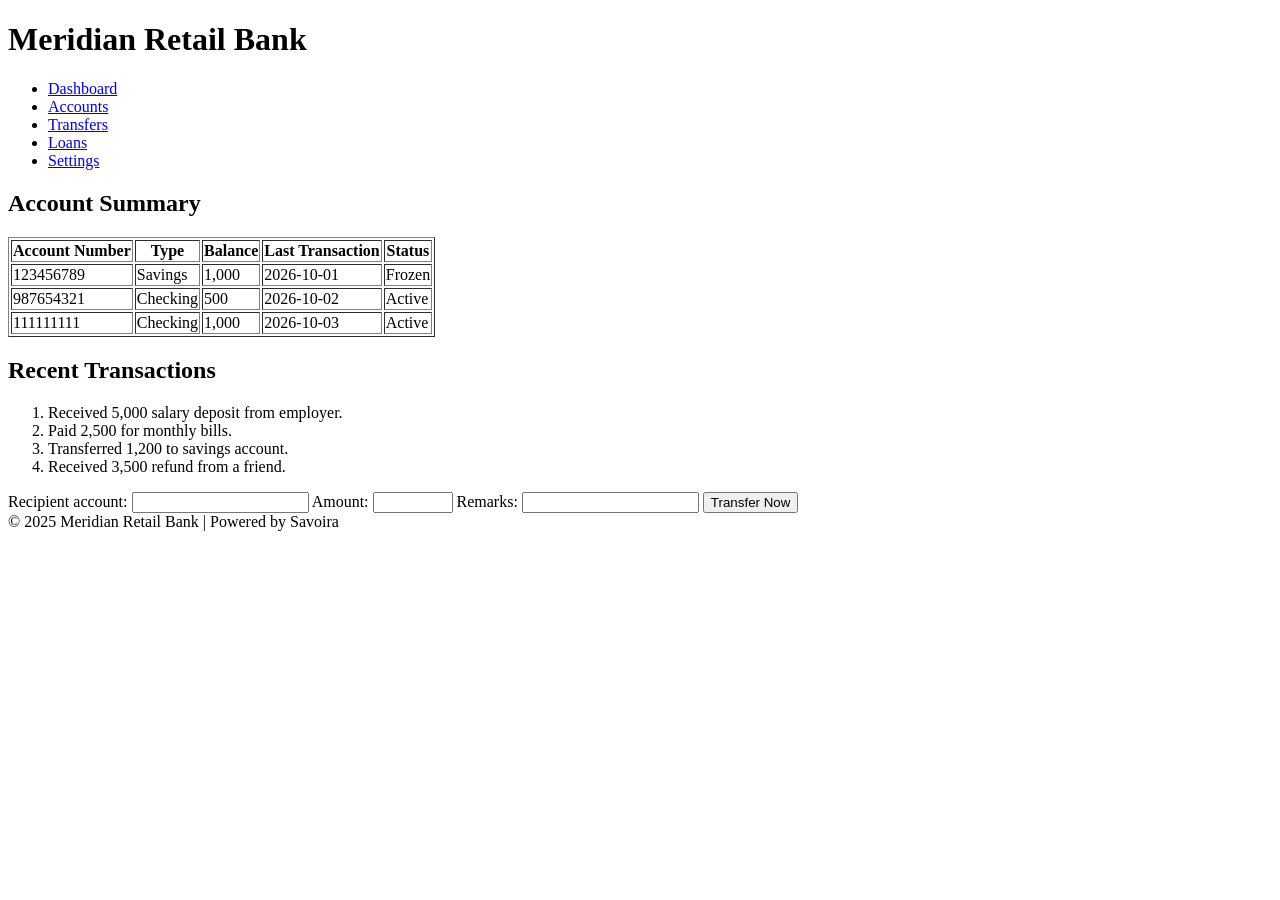
==== SmartCalculator/src/main/webapp/index.html @ 9268b2b9 "(): added Hands on 1 of week 8" ====
<!DOCTYPE html>
<html lang="en">
<head>
    <meta charset="UTF-8">
    <meta name="viewport" content="width=device-width, initial-scale=1.0">
    <title>Meridian Retail Bank - Account Dashboard</title>
</head>
<body>
    <header>
        <h1>Meridian Retail Bank</h1>
        <nav>
            <ul>
                <li>
                    <a href="#">Dashboard</a>
                </li>
                <li>
                    <a href="#">Accounts</a>
                </li>
                <li>
                    <a href="#">Transfers</a>
                </li>
                <li>
                    <a href="#">Loans</a>
                </li>
                <li>
                    <a href="#">Settings</a>
                </li>
            </ul>
        </nav>
    </header>
    
    <main>
        <section>
            <h2>Account Summary</h2>
            <table border="1">
                <thead>
                    <tr>
                        <th scope="col">Account Number</th>
                        <th scope="col">Type</th>
                        <th scope="col">Balance</th>
                        <th scope="col">Last Transaction</th>
                        <th scope="col">Status</th>
                    </tr>
                </thead>
                <tbody>
                    <tr>
                        <td>123456789</td>
                        <td>Savings</td>
                        <td>1,000</td>
                        <td>2026-10-01</td>
                        <td>Frozen</td>
                    </tr>
                    <tr>
                        <td>987654321</td>
                        <td>Checking</td>
                        <td>500</td>
                        <td>2026-10-02</td>
                        <td>Active</td>
                    </tr>
                    <tr>
                        <td>111111111</td>
                        <td>Checking</td>
                        <td>1,000</td>
                        <td>2026-10-03</td>
                        <td>Active</td>
                    </tr>
                </tbody>
            </table>
        </section>

        <section>
            <h2>Recent Transactions</h2>
            <ol>
                <li>Received 5,000 salary deposit from employer.</li>
                <li>Paid 2,500 for monthly bills.</li>
                <li>Transferred 1,200 to savings account.</li>
                <li>Received 3,500 refund from a friend.</li>
            </ol>
        </section>
    </main>
    <aside>
        <form action="">
            <label for="recipient">Recipient account:</label>
            <input type="text" id="recipient" name="recipient" required minlength="6">

            <label for="amount">Amount:</label>
            <input type="number" id="amount" name="amount" min="1" max="200000" step="1" required>
        
            <label for="remarks">Remarks:</label>
            <input type="text" id="remarks" name="remarks" maxlength="50">

            <button type="submit">Transfer Now</button>
        </form>
    </aside>
    <footer>&copy; 2025 Meridian Retail Bank | Powered by Savoira</footer>
</body>
</html>
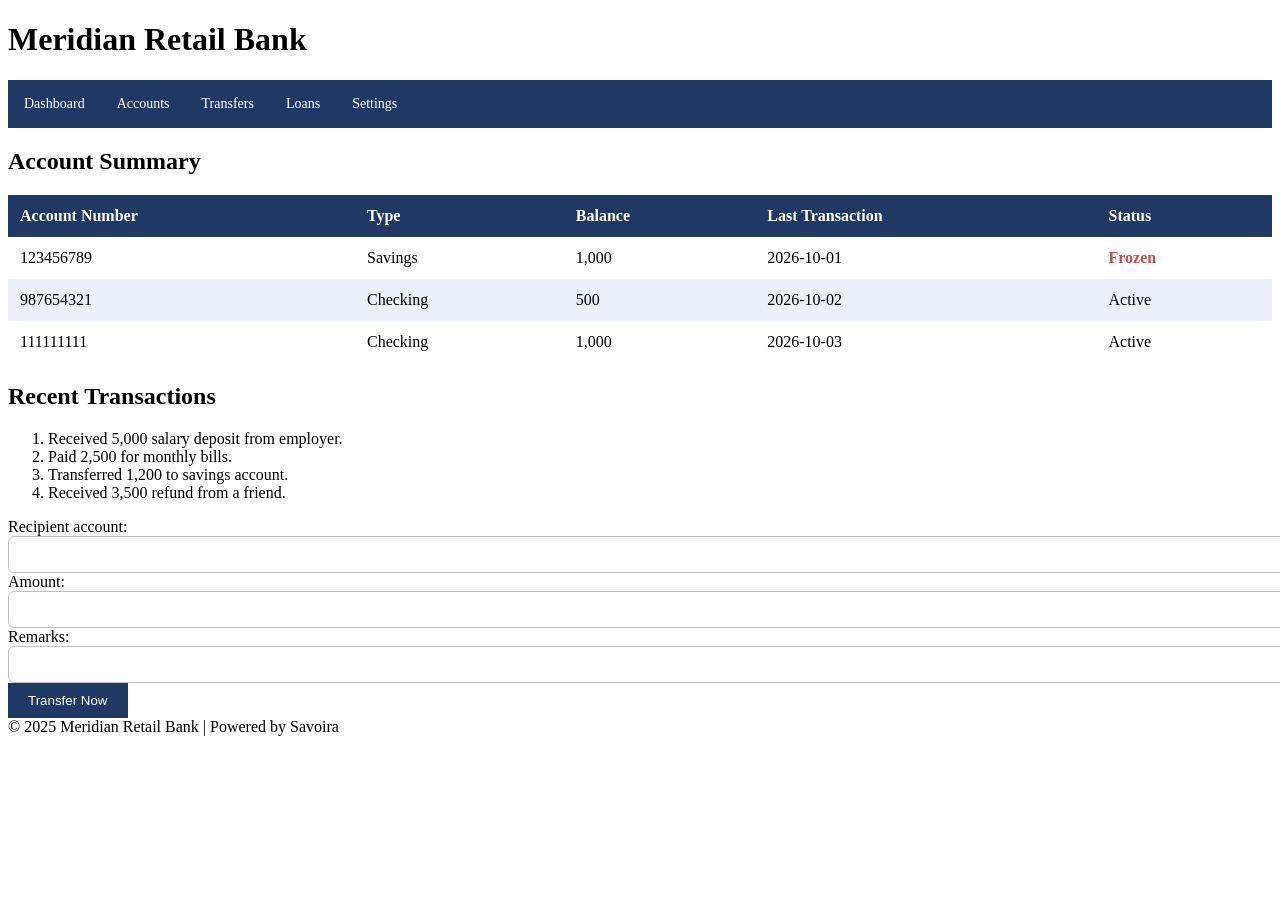
==== commit 774b26d9: "(): added hands on 2 for week 8" ====
--- a/SmartCalculator/src/main/webapp/index.html
+++ b/SmartCalculator/src/main/webapp/index.html
@@ -4,6 +4,7 @@
     <meta charset="UTF-8">
     <meta name="viewport" content="width=device-width, initial-scale=1.0">
     <title>Meridian Retail Bank - Account Dashboard</title>
+    <link rel="stylesheet" href="style.css">
 </head>
 <body>
     <header>
@@ -32,7 +33,7 @@
     <main>
         <section>
             <h2>Account Summary</h2>
-            <table border="1">
+            <table>
                 <thead>
                     <tr>
                         <th scope="col">Account Number</th>
@@ -48,7 +49,7 @@
                         <td>Savings</td>
                         <td>1,000</td>
                         <td>2026-10-01</td>
-                        <td>Frozen</td>
+                        <td class="frozen">Frozen</td>
                     </tr>
                     <tr>
                         <td>987654321</td>
--- a/SmartCalculator/src/main/webapp/style.css
+++ b/SmartCalculator/src/main/webapp/style.css
@@ -0,0 +1,109 @@
+
+nav {
+    display: flex;
+    flex-direction: row;
+    background-color: #1F3864;
+}
+
+nav ul {
+    display: flex;
+    flex-direction: row;
+    margin: 0;
+    padding: 0;
+    list-style-type: none;
+}
+
+nav a {
+    display: block;
+    color: white;
+    text-decoration: none;
+    font-size: 14px;
+    padding: 16px;
+}
+
+nav a:hover {
+    background: #0F7C7C;
+}
+
+/* Styling main body now */
+table {
+    width: 100%;
+    border-collapse: collapse;
+}
+
+thead {
+    background: #1F3864;
+    color: white;
+    font-weight: bold;
+    padding: 12px;
+}
+
+th, td {
+    padding: 12px;
+    text-align: left;
+}
+
+tbody tr:nth-child(even) {
+    background-color: #EAF1FB;
+}
+
+tbody tr:nth-child(odd) {
+    background-color: white;
+}
+
+.frozen {
+    color: #C0504D;
+    font-weight: bold;
+}
+
+form input {
+    width: 100%;
+    padding: 10px;
+    border: 1px solid #C0C0C0;
+    border-radius: 6px;
+    outline: none;
+}
+
+form input:focus {
+    outline: 2px solid #0F7C7C;
+}
+
+button {
+    background-color: #1F3864;
+    color: white;
+    padding: 10px 20px;
+    border: none;
+    cursor: pointer;
+}
+
+button:hover {
+    background-color: #12254F;
+}
+
+
+/* Responsive layout: 900px and below */
+@media (max-width: 900px) {
+    body {
+        display: flex;
+        flex-wrap: wrap;
+    }
+    main {
+        width: 70%;
+    }
+    aside {
+        width: 30%;
+    }
+}
+
+
+@media (max-width: 600px) {
+    main, aside {
+        width: 100%;
+    }
+    nav, nav ul {
+        flex-direction: column;
+    }   
+    table {
+        font-size: 13px;
+    }
+}
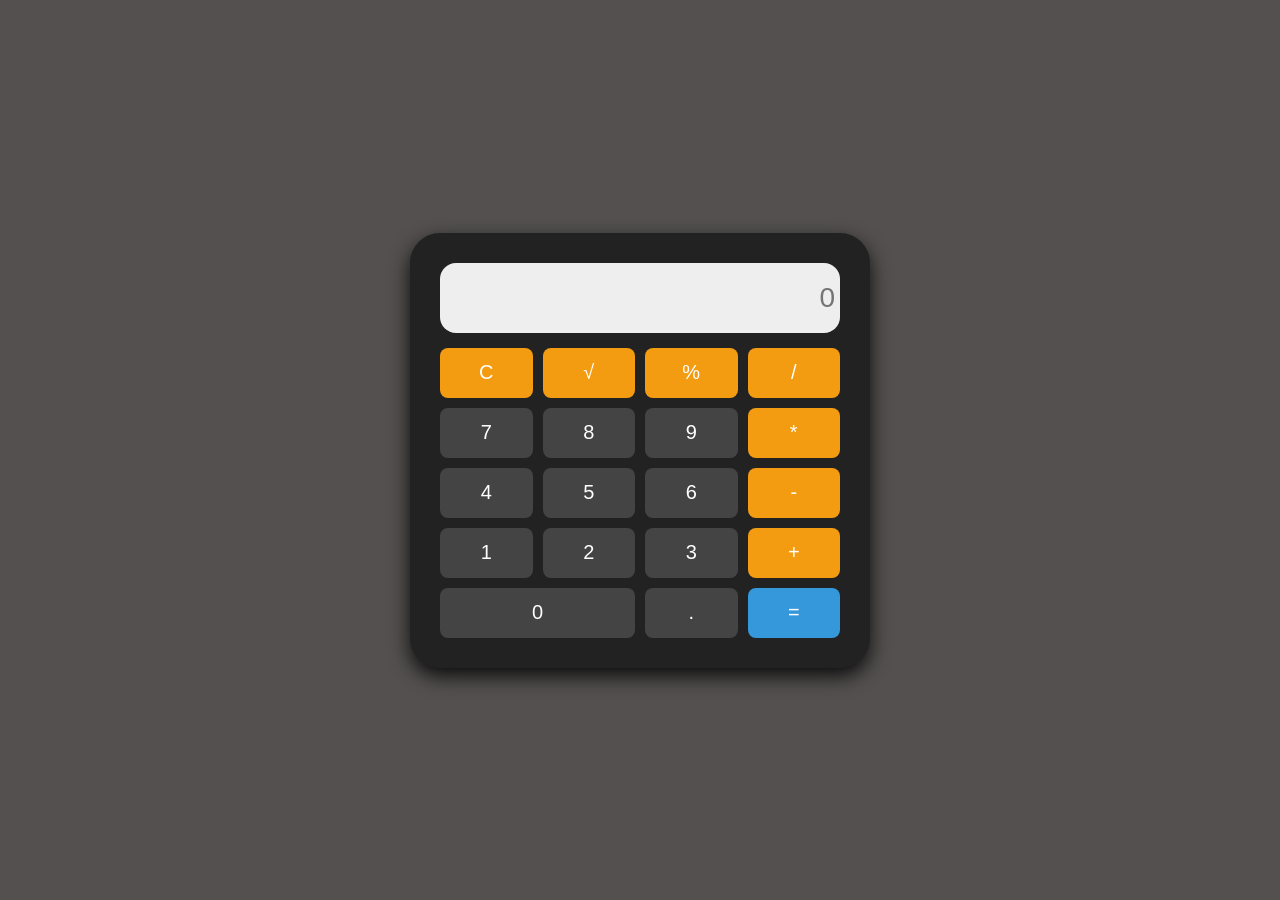
==== commit 0b88c7be: "UI(webapp): added a responsive Calculator UI" ====
--- a/SmartCalculator/src/main/webapp/index.html
+++ b/SmartCalculator/src/main/webapp/index.html
@@ -3,96 +3,40 @@
 <head>
     <meta charset="UTF-8">
     <meta name="viewport" content="width=device-width, initial-scale=1.0">
-    <title>Meridian Retail Bank - Account Dashboard</title>
-    <link rel="stylesheet" href="style.css">
+    <title>SmartCalculator</title>
+    <link rel="stylesheet" href="styles.css">
 </head>
 <body>
-    <header>
-        <h1>Meridian Retail Bank</h1>
-        <nav>
-            <ul>
-                <li>
-                    <a href="#">Dashboard</a>
-                </li>
-                <li>
-                    <a href="#">Accounts</a>
-                </li>
-                <li>
-                    <a href="#">Transfers</a>
-                </li>
-                <li>
-                    <a href="#">Loans</a>
-                </li>
-                <li>
-                    <a href="#">Settings</a>
-                </li>
-            </ul>
-        </nav>
-    </header>
-    
-    <main>
-        <section>
-            <h2>Account Summary</h2>
-            <table>
-                <thead>
-                    <tr>
-                        <th scope="col">Account Number</th>
-                        <th scope="col">Type</th>
-                        <th scope="col">Balance</th>
-                        <th scope="col">Last Transaction</th>
-                        <th scope="col">Status</th>
-                    </tr>
-                </thead>
-                <tbody>
-                    <tr>
-                        <td>123456789</td>
-                        <td>Savings</td>
-                        <td>1,000</td>
-                        <td>2026-10-01</td>
-                        <td class="frozen">Frozen</td>
-                    </tr>
-                    <tr>
-                        <td>987654321</td>
-                        <td>Checking</td>
-                        <td>500</td>
-                        <td>2026-10-02</td>
-                        <td>Active</td>
-                    </tr>
-                    <tr>
-                        <td>111111111</td>
-                        <td>Checking</td>
-                        <td>1,000</td>
-                        <td>2026-10-03</td>
-                        <td>Active</td>
-                    </tr>
-                </tbody>
-            </table>
-        </section>
-
-        <section>
-            <h2>Recent Transactions</h2>
-            <ol>
-                <li>Received 5,000 salary deposit from employer.</li>
-                <li>Paid 2,500 for monthly bills.</li>
-                <li>Transferred 1,200 to savings account.</li>
-                <li>Received 3,500 refund from a friend.</li>
-            </ol>
-        </section>
+    <main class="calculator">
+        <div class="display">
+            <input type="text" id="screen" readonly placeholder="0">
+        </div>
+        <div class="buttons">
+            <!-- Row 1 -->
+            <button type="button" class="btn operator">C</button>
+            <button type="button" class="btn operator">&radic;</button>
+            <button type="button" class="btn operator">%</button>
+            <button type="button" class="btn operator">/</button>
+            <!-- Row 2 -->
+            <button type="button" class="btn">7</button>
+            <button type="button" class="btn">8</button>
+            <button type="button" class="btn">9</button>
+            <button type="button" class="btn operator">*</button>
+            <!-- Row 3 -->
+            <button type="button" class="btn">4</button>
+            <button type="button" class="btn">5</button>
+            <button type="button" class="btn">6</button>
+            <button type="button" class="btn operator">-</button>
+            <!-- Row 4 -->
+            <button type="button" class="btn">1</button>
+            <button type="button" class="btn">2</button>
+            <button type="button" class="btn">3</button>
+            <button type="button" class="btn operator">+</button>
+            <!-- Row 5 -->
+            <button type="button" class="btn zero">0</button>
+            <button type="button" class="btn">.</button>
+            <button type="button" class="btn equals">=</button>
+        </div>
     </main>
-    <aside>
-        <form action="">
-            <label for="recipient">Recipient account:</label>
-            <input type="text" id="recipient" name="recipient" required minlength="6">
-
-            <label for="amount">Amount:</label>
-            <input type="number" id="amount" name="amount" min="1" max="200000" step="1" required>
-        
-            <label for="remarks">Remarks:</label>
-            <input type="text" id="remarks" name="remarks" maxlength="50">
-
-            <button type="submit">Transfer Now</button>
-        </form>
-    </aside>
-    <footer>&copy; 2025 Meridian Retail Bank | Powered by Savoira</footer>
 </body>
 </html>
--- a/SmartCalculator/src/main/webapp/styles.css
+++ b/SmartCalculator/src/main/webapp/styles.css
@@ -0,0 +1,136 @@
+* {
+    margin: 0;
+    padding: 0;
+    /* box-sizing: border-box; */
+}
+
+body {
+    display: flex;
+    justify-content: center;
+    align-items: center;
+    min-height: 100vh;
+    background-color: #545050;
+}
+
+.calculator {
+    width: 400px;
+    padding: 30px;
+    /* margin: 20px; */
+    background-color: #222;
+    border-radius: 30px;
+    box-shadow: 0 8px 20px rgba(0, 0, 0, 0.87);
+}
+
+.display {
+    display: flex;
+    /* align-items: center; */
+    /* justify-content: center; */
+    margin-bottom: 15px;
+    /* margin-right: 10px; */
+    /* margin: 15px; */
+    /* justify-content: center; */
+}
+
+#screen {
+    width: 100%;
+    height: 60px;
+    padding: 5px;
+    border: none;
+    border-radius: 16px;
+    background-color: #eee;
+    text-align: right;
+    font-size: 28px;
+    /* margin: -10px; */
+    /* justify-content: space-around; */
+}
+
+.buttons {
+    display: grid;
+    grid-template-columns: repeat(4, 1fr);
+    gap: 10px;
+}
+
+.btn {
+    height: 50px;
+    border: none;
+    border-radius: 8px;
+    background-color: #444;
+    color: white;
+    font-size: 20px;
+    cursor: pointer;
+}
+
+.btn:hover {
+    background-color: #666;
+}
+
+.operator {
+    background-color: #f39c12;
+}
+
+.operator:hover {
+    background-color: #e67e22;
+}
+
+.equals {
+    background-color: #3498db;
+}
+
+.equals:hover {
+    background-color: #2980b9;
+}
+
+.zero {
+    grid-column: span 2;
+}
+
+@media (max-width: 600px) {
+    body {
+        min-height: 100vh;
+        align-items: stretch;
+    }
+    .calculator {
+        width: 100%;
+        min-height: 100vh;
+        padding: 15px;
+        border-radius: 0;
+        display: flex;
+        flex-direction: column;
+    }
+
+    .display {
+        flex: 1;
+        display: flex;
+        /* align-items: flex-end;
+        justify-content: flex-end; */
+        margin-bottom: 15px;
+    }
+
+    #screen {
+        height: 100%;
+        width: 100%;
+        font-size: 30px;
+        text-align: right;
+        background-color: #494747;
+        /* padding: 1px 0 0 0; */
+        /* line-height: 100%; */
+        /* display: flex;
+        align-items:baseline; */
+    }
+
+    .buttons {
+        flex-shrink: 0;
+        gap: 10px;
+    }
+
+    .btn {
+        height: 65px;
+        font-size: 22px;
+    }
+}
+
+
+
+
+
+
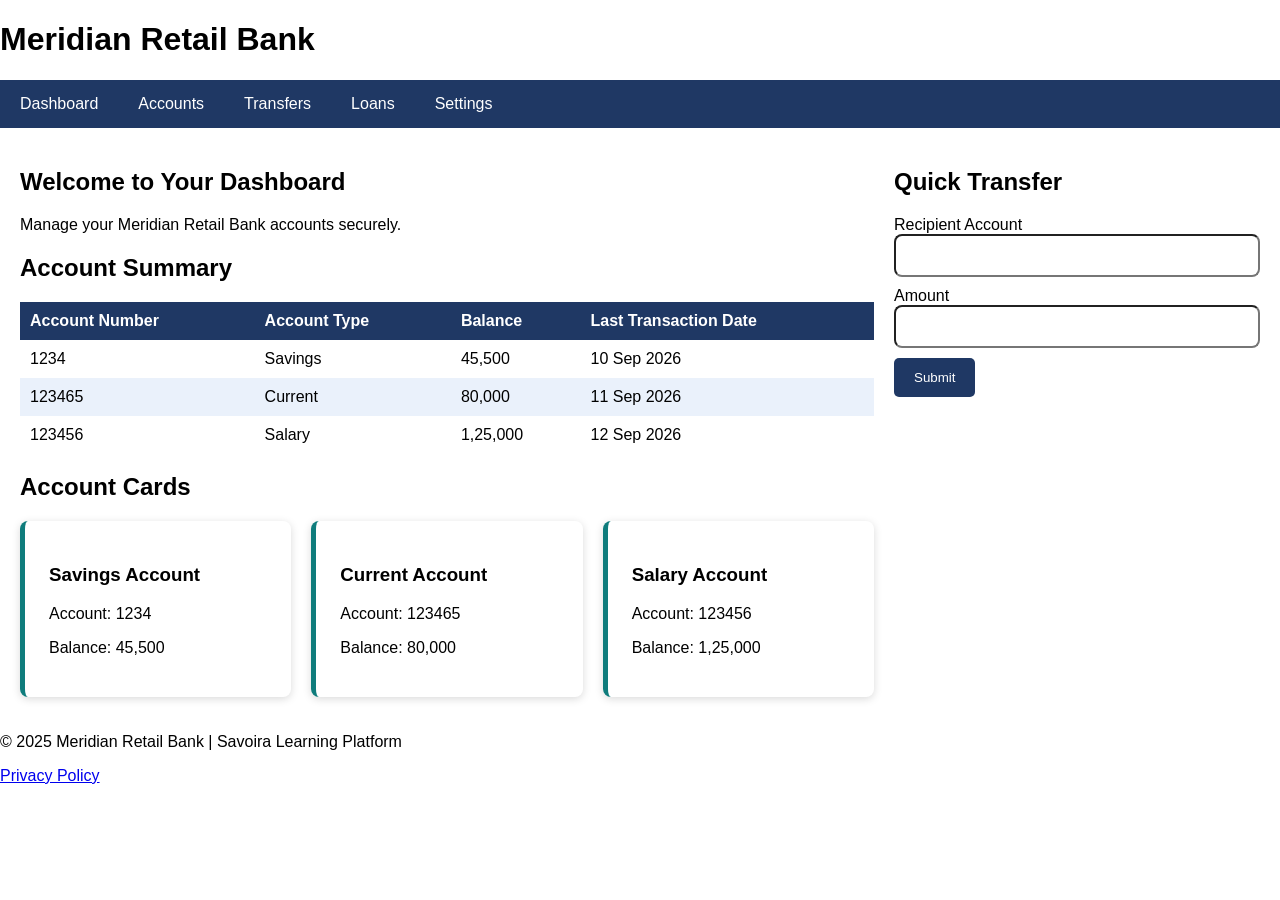
==== commit 969e1ee8: "(): solved bi-weekly assessment4" ====
--- a/SmartCalculator/src/main/webapp/index.html
+++ b/SmartCalculator/src/main/webapp/index.html
@@ -1,42 +1,109 @@
 <!DOCTYPE html>
 <html lang="en">
+
 <head>
     <meta charset="UTF-8">
-    <meta name="viewport" content="width=device-width, initial-scale=1.0">
-    <title>SmartCalculator</title>
+    <meta name="viewport" content="width=device-width, initial-scale=1">
+    <title>Meridian Retail Bank - Dashboard</title>
     <link rel="stylesheet" href="styles.css">
 </head>
+
 <body>
-    <main class="calculator">
-        <div class="display">
-            <input type="text" id="screen" readonly placeholder="0">
-        </div>
-        <div class="buttons">
-            <!-- Row 1 -->
-            <button type="button" class="btn operator">C</button>
-            <button type="button" class="btn operator">&radic;</button>
-            <button type="button" class="btn operator">%</button>
-            <button type="button" class="btn operator">/</button>
-            <!-- Row 2 -->
-            <button type="button" class="btn">7</button>
-            <button type="button" class="btn">8</button>
-            <button type="button" class="btn">9</button>
-            <button type="button" class="btn operator">*</button>
-            <!-- Row 3 -->
-            <button type="button" class="btn">4</button>
-            <button type="button" class="btn">5</button>
-            <button type="button" class="btn">6</button>
-            <button type="button" class="btn operator">-</button>
-            <!-- Row 4 -->
-            <button type="button" class="btn">1</button>
-            <button type="button" class="btn">2</button>
-            <button type="button" class="btn">3</button>
-            <button type="button" class="btn operator">+</button>
-            <!-- Row 5 -->
-            <button type="button" class="btn zero">0</button>
-            <button type="button" class="btn">.</button>
-            <button type="button" class="btn equals">=</button>
-        </div>
+
+    <header>
+        <h1>Meridian Retail Bank</h1>
+
+        <nav>
+            <ul>
+                <li><a href="index.html">Dashboard</a></li>
+                <li><a href="#">Accounts</a></li>
+                <li><a href="#">Transfers</a></li>
+                <li><a href="loan-apply.html">Loans</a></li>
+                <li><a href="#">Settings</a></li>
+            </ul>
+        </nav>
+    </header>
+
+    <main>
+
+        <section id="dashboard-content">
+            <article>
+                <h2>Welcome to Your Dashboard</h2>
+                <p>Manage your Meridian Retail Bank accounts securely.</p>
+            </article>
+            <section id="accounts">
+                <h2>Account Summary</h2>
+                <table>
+                    <thead>
+                        <tr>
+                            <th>Account Number</th>
+                            <th>Account Type</th>
+                            <th>Balance</th>
+                            <th>Last Transaction Date</th>
+                        </tr>
+                    </thead>
+                    <tbody>
+                        <tr>
+                            <td>1234</td>
+                            <td>Savings</td>
+                            <td>45,500</td>
+                            <td>10 Sep 2026</td>
+                        </tr>
+                        <tr>
+                            <td>123465</td>
+                            <td>Current</td>
+                            <td>80,000</td>
+                            <td>11 Sep 2026</td>
+                        </tr>
+                        <tr>
+                            <td>123456</td>
+                            <td>Salary</td>
+                            <td>1,25,000</td>
+                            <td>12 Sep 2026</td>
+                        </tr>
+                    </tbody>
+                </table>
+            </section>
+
+            <section class="account-cards">
+                <h2>Account Cards</h2>
+                <div class="card-grid">
+                    <article class="account-card">
+                        <h3>Savings Account</h3>
+                        <p>Account: 1234</p>
+                        <p>Balance: 45,500</p>
+                    </article>
+                    <article class="account-card">
+                        <h3>Current Account</h3>
+                        <p>Account: 123465</p>
+                        <p>Balance: 80,000</p>
+                    </article>
+                    <article class="account-card">
+                        <h3>Salary Account</h3>
+                        <p>Account: 123456</p>
+                        <p>Balance: 1,25,000</p>
+                    </article>
+                </div>
+            </section>
+
+        </section>
+
+        <aside id="transfers">
+            <h2>Quick Transfer</h2>
+            <form>
+                <label for="recipient">Recipient Account</label>
+                <input type="text" id="recipient" name="recipient" required>
+
+                <label for="amount">Amount</label>
+                <input type="number" id="amount" name="amount" min="500" max="200000" required>
+
+                <button type="submit">Submit</button>
+            </form>
+        </aside>
     </main>
+    <footer>
+        <p>&copy; 2025 Meridian Retail Bank | Savoira Learning Platform</p>
+        <a href="privacy-policy.html">Privacy Policy</a>
+    </footer>
 </body>
 </html>
--- a/SmartCalculator/src/main/webapp/styles.css
+++ b/SmartCalculator/src/main/webapp/styles.css
@@ -1,136 +1,143 @@
 * {
-    margin: 0;
-    padding: 0;
-    /* box-sizing: border-box; */
+    box-sizing: border-box;
 }
 
 body {
-    display: flex;
-    justify-content: center;
-    align-items: center;
-    min-height: 100vh;
-    background-color: #545050;
+    margin: 0;
+    font-family: Arial, sans-serif;
 }
 
-.calculator {
-    width: 400px;
-    padding: 30px;
-    /* margin: 20px; */
-    background-color: #222;
-    border-radius: 30px;
-    box-shadow: 0 8px 20px rgba(0, 0, 0, 0.87);
+nav {
+    background-color: #1F3864;
 }
 
-.display {
+nav ul {
     display: flex;
-    /* align-items: center; */
-    /* justify-content: center; */
-    margin-bottom: 15px;
-    /* margin-right: 10px; */
-    /* margin: 15px; */
-    /* justify-content: center; */
+    list-style: none;
+    margin: 0;
+    padding: 0;
 }
 
-#screen {
-    width: 100%;
-    height: 60px;
-    padding: 5px;
-    border: none;
-    border-radius: 16px;
-    background-color: #eee;
-    text-align: right;
-    font-size: 28px;
-    /* margin: -10px; */
-    /* justify-content: space-around; */
+nav a {
+    display: block;
+    padding: 15px 20px;
+    color: white;
+    text-decoration: none;
 }
 
-.buttons {
-    display: grid;
-    grid-template-columns: repeat(4, 1fr);
-    gap: 10px;
+nav a:hover {
+    background-color: #0F7C7C;
 }
 
-.btn {
-    height: 50px;
-    border: none;
-    border-radius: 8px;
-    background-color: #444;
-    color: white;
-    font-size: 20px;
-    cursor: pointer;
+main {
+    display: flex;
+    gap: 20px;
+    padding: 20px;
 }
 
-.btn:hover {
-    background-color: #666;
+#dashboard-content {
+    width: 70%;
 }
 
-.operator {
-    background-color: #f39c12;
+#transfers {
+    width: 30%;
 }
 
-.operator:hover {
-    background-color: #e67e22;
+.card-grid {
+    display: grid;
+    grid-template-columns: repeat(3, 1fr);
+    gap: 20px;
 }
 
-.equals {
-    background-color: #3498db;
+.account-card {
+    padding: 1.5rem;
+    border-radius: 8px;
+    box-shadow: 0 2px 8px rgba(0, 0, 0, 0.15);
+    border-left: 5px solid #0F7C7C;
 }
 
-.equals:hover {
-    background-color: #2980b9;
+table {
+    width: 100%;
+    border-collapse: collapse;
 }
 
-.zero {
-    grid-column: span 2;
+th,
+td {
+    padding: 10px;
+    text-align: left;
 }
 
-@media (max-width: 600px) {
-    body {
-        min-height: 100vh;
-        align-items: stretch;
+th {
+    background-color: #1F3864;
+    color: white;
+    font-weight: bold;
+}
+
+tbody tr:nth-child(even) {
+    background-color: #EAF1FB;
+}
+
+tbody tr:nth-child(odd) {
+    background-color: white;
+}
+
+#transfers input {
+    width: 100%;
+    padding: 12px;
+    margin-bottom: 10px;
+    border-radius: 8px;
+}
+
+#transfers input:focus {
+    outline: 2px solid #0F7C7C;
+}
+
+button {
+    background-color: #1F3864;
+    color: white;
+    padding: 12px 20px;
+    border: none;
+    border-radius: 5px;
+}
+
+button:hover {
+    background-color: #0F7C7C;
+}
+
+.loan-form input,
+.loan-form select {
+    width: 100%;
+    padding: 12px;
+    margin-bottom: 10px;
+    border-radius: 8px;
+}
+
+.loan-form input:focus,
+.loan-form select:focus {
+    outline: 2px solid #0F7C7C;
+}
+
+@media (min-width: 600px) and (max-width: 900px) {
+    .card-grid {
+        grid-template-columns: repeat(2, 1fr);
     }
-    .calculator {
-        width: 100%;
-        min-height: 100vh;
-        padding: 15px;
-        border-radius: 0;
-        display: flex;
+}
+
+@media (max-width: 599px) {
+    main {
         flex-direction: column;
     }
 
-    .display {
-        flex: 1;
-        display: flex;
-        /* align-items: flex-end;
-        justify-content: flex-end; */
-        margin-bottom: 15px;
+    #dashboard-content,
+    #transfers {
+        width: 100%;
     }
 
-    #screen {
-        height: 100%;
-        width: 100%;
-        font-size: 30px;
-        text-align: right;
-        background-color: #494747;
-        /* padding: 1px 0 0 0; */
-        /* line-height: 100%; */
-        /* display: flex;
-        align-items:baseline; */
+    .card-grid {
+        grid-template-columns: 1fr;
     }
 
-    .buttons {
-        flex-shrink: 0;
-        gap: 10px;
+    nav ul {
+        flex-direction: column;
     }
-
-    .btn {
-        height: 65px;
-        font-size: 22px;
-    }
-}
-
-
-
-
-
-
+}
